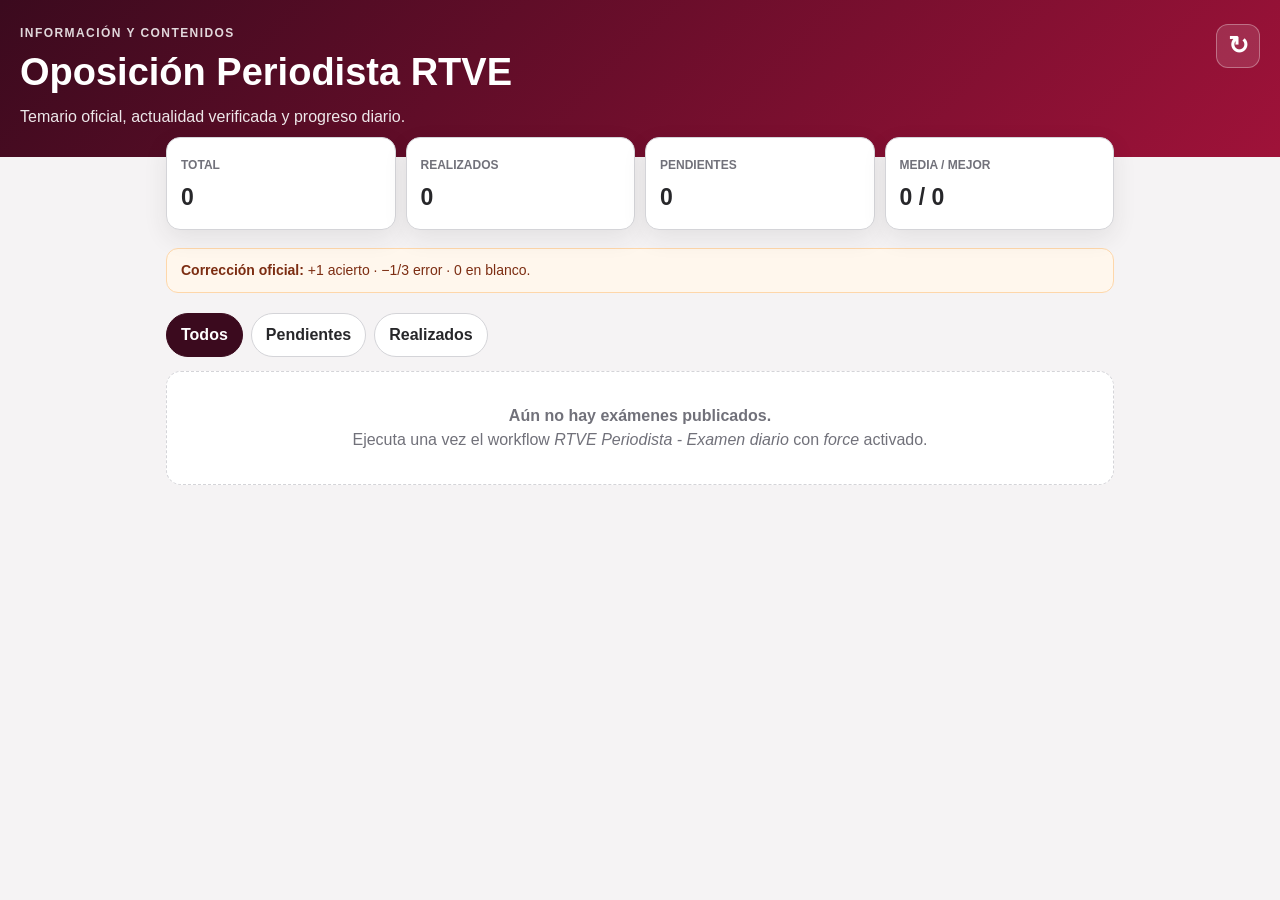
==== index.html @ 23ea39d8 "Add files via upload" ====
<!doctype html>
<html lang="es">
<head>
  <meta charset="utf-8">
  <meta name="viewport" content="width=device-width,initial-scale=1,viewport-fit=cover">
  <meta name="theme-color" content="#3b0a1e">
  <meta name="apple-mobile-web-app-capable" content="yes">
  <meta name="apple-mobile-web-app-status-bar-style" content="default">
  <meta name="apple-mobile-web-app-title" content="Periodista RTVE">
  <title>Oposición Periodista RTVE</title>
  <link rel="manifest" href="manifest.webmanifest">
  <link rel="apple-touch-icon" href="icons/icon-192.png">
  <link rel="icon" href="icons/icon-192.png">
  <link rel="stylesheet" href="styles.css?v=1">
</head>
<body>
  <header class="topbar">
    <div>
      <p class="eyebrow">INFORMACIÓN Y CONTENIDOS</p>
      <h1>Oposición Periodista RTVE</h1>
      <p class="subtitle">Temario oficial, actualidad verificada y progreso diario.</p>
    </div>
    <button id="refreshButton" class="icon-button" type="button" aria-label="Actualizar exámenes">↻</button>
  </header>

  <main class="shell">
    <section id="dashboardView">
      <div id="stats" class="stats-grid"></div>

      <div class="info-strip">
        <strong>Corrección oficial:</strong> +1 acierto · −1/3 error · 0 en blanco.
      </div>

      <div class="toolbar">
        <div class="filters" role="group" aria-label="Filtrar exámenes">
          <button class="filter active" data-filter="all" type="button">Todos</button>
          <button class="filter" data-filter="pending" type="button">Pendientes</button>
          <button class="filter" data-filter="completed" type="button">Realizados</button>
        </div>
      </div>

      <div id="examList" class="exam-list" aria-live="polite"></div>
    </section>

    <section id="examView" class="hidden">
      <button id="backButton" class="back-button" type="button">← Volver a exámenes</button>
      <div id="examHeader"></div>
      <form id="quizForm"></form>
      <div class="exam-actions">
        <button id="gradeButton" class="primary-button" type="button">Corregir examen</button>
        <button id="resetExamButton" class="secondary-button" type="button">Borrar respuestas</button>
      </div>
      <div id="resultPanel" class="result-panel hidden" aria-live="polite"></div>
    </section>
  </main>

  <noscript>Esta aplicación necesita JavaScript para corregir y guardar los resultados.</noscript>
  <script src="app.js?v=1" defer></script>
</body>
</html>
---- styles.css ----
:root {
  --navy:#3b0a1e;
  --blue:#9f1239;
  --blue-soft:#fff1f2;
  --accent:#b45309;
  --bg:#f5f3f4;
  --card:#ffffff;
  --text:#27272a;
  --muted:#71717a;
  --line:#d4d4d8;
  --green:#067647;
  --green-soft:#ecfdf3;
  --amber:#b54708;
  --amber-soft:#fffaeb;
  --red:#b42318;
  --red-soft:#fef3f2;
  --shadow:0 8px 24px rgba(39,39,42,.09);
}
* { box-sizing:border-box; }
html { -webkit-text-size-adjust:100%; }
body {
  margin:0;
  background:var(--bg);
  color:var(--text);
  font-family:-apple-system,BlinkMacSystemFont,"Segoe UI",Roboto,Arial,sans-serif;
  line-height:1.5;
  min-height:100vh;
}
button, input { font:inherit; }
button { touch-action:manipulation; -webkit-appearance:none; }
a { color:var(--blue); }
.topbar {
  background:linear-gradient(135deg,var(--navy),var(--blue));
  color:white;
  padding:max(24px, env(safe-area-inset-top)) 20px 28px;
  display:flex;
  align-items:flex-start;
  justify-content:space-between;
  gap:16px;
}
.topbar h1 { margin:2px 0 4px; font-size:clamp(26px,6vw,38px); }
.eyebrow { margin:0; font-size:12px; font-weight:850; letter-spacing:.12em; opacity:.84; }
.subtitle { margin:0; opacity:.9; }
.icon-button {
  width:44px; height:44px; border:1px solid rgba(255,255,255,.32);
  border-radius:12px; background:rgba(255,255,255,.12); color:#fff;
  font-size:25px; font-weight:700;
}
.shell { max-width:980px; margin:0 auto; padding:20px 16px 80px; }
.stats-grid {
  display:grid;
  grid-template-columns:repeat(4,minmax(0,1fr));
  gap:10px;
  margin-top:-40px;
  position:relative;
}
.stat-card {
  background:var(--card); border:1px solid var(--line); border-radius:14px;
  padding:14px; box-shadow:var(--shadow);
}
.stat-label { color:var(--muted); font-size:12px; font-weight:750; text-transform:uppercase; }
.stat-value { display:block; font-size:23px; font-weight:900; margin-top:4px; }
.info-strip {
  margin:18px 0 0;
  padding:11px 14px;
  border-radius:12px;
  background:#fff7ed;
  border:1px solid #fed7aa;
  color:#7c2d12;
  font-size:14px;
}
.toolbar { display:flex; justify-content:space-between; margin:20px 0 12px; }
.filters { display:flex; gap:8px; overflow:auto; padding-bottom:2px; }
.filter {
  border:1px solid var(--line); border-radius:999px; background:var(--card);
  color:var(--text); padding:9px 14px; font-weight:750; white-space:nowrap;
}
.filter.active { background:var(--navy); color:white; border-color:var(--navy); }
.exam-list { display:grid; gap:12px; }
.exam-card {
  border:1px solid var(--line); border-radius:16px; background:var(--card);
  padding:16px; box-shadow:0 3px 12px rgba(39,39,42,.05);
  display:grid; grid-template-columns:1fr auto; gap:14px; align-items:center;
}
.exam-card.completed { border-left:6px solid var(--green); }
.exam-card.pending { border-left:6px solid #a1a1aa; }
.exam-card.in-progress { border-left:6px solid var(--amber); }
.exam-title-row { display:flex; align-items:center; gap:9px; flex-wrap:wrap; }
.exam-title { margin:0; font-size:19px; }
.status-pill {
  display:inline-flex; align-items:center; border-radius:999px; padding:4px 9px;
  font-size:12px; font-weight:800;
}
.status-pill.completed { color:var(--green); background:var(--green-soft); }
.status-pill.pending { color:#52525b; background:#f4f4f5; }
.status-pill.in-progress { color:var(--amber); background:var(--amber-soft); }
.exam-meta { color:var(--muted); font-size:13px; margin-top:5px; }
.score-box { min-width:94px; text-align:center; }
.score-number { font-size:23px; font-weight:900; color:var(--green); }
.score-caption { color:var(--muted); font-size:11px; text-transform:uppercase; font-weight:700; }
.open-button, .primary-button, .secondary-button, .back-button {
  border-radius:11px; border:0; font-weight:800; min-height:46px; padding:11px 15px;
}
.open-button, .primary-button { background:var(--blue); color:#fff; }
.secondary-button, .back-button { background:#e4e4e7; color:#18181b; }
.card-actions { display:flex; align-items:center; gap:10px; margin-top:12px; }
.clear-result { border:0; background:transparent; color:var(--red); font-weight:700; padding:8px; }
.hidden { display:none !important; }
.back-button { margin-bottom:16px; }
.exam-hero {
  background:var(--card); border:1px solid var(--line); border-radius:16px;
  padding:18px; margin-bottom:14px; box-shadow:var(--shadow);
}
.exam-hero h2 { margin:0 0 6px; }
.cutoff { margin-top:9px; color:#7c2d12; font-size:13px; font-weight:700; }
.tags { display:flex; flex-wrap:wrap; gap:6px; margin-top:11px; }
.tag { background:var(--blue-soft); color:#881337; padding:5px 8px; border-radius:999px; font-size:12px; font-weight:700; }
.question {
  background:var(--card); border:1px solid var(--line); border-radius:15px;
  padding:18px; margin:12px 0;
}
.question.correct { border-color:var(--green); background:var(--green-soft); }
.question.incorrect { border-color:var(--red); background:var(--red-soft); }
.question.unanswered { border-color:var(--amber); background:var(--amber-soft); }
.question h3 { margin:0 0 13px; font-size:17px; }
.question-kicker { color:var(--muted); font-size:11px; font-weight:800; letter-spacing:.05em; text-transform:uppercase; margin-bottom:6px; }
.option {
  display:flex; align-items:flex-start; gap:10px; padding:10px 11px;
  margin:7px 0; border:1px solid transparent; border-radius:10px;
}
.option:has(input:checked) { border-color:#fda4af; background:var(--blue-soft); }
.option input { margin-top:4px; width:18px; height:18px; flex:0 0 auto; }
.feedback { display:none; margin-top:12px; border-radius:10px; padding:12px; font-size:14px; }
.feedback.show { display:block; }
.feedback.correct { background:#d1fadf; color:#054f31; }
.feedback.incorrect { background:#fee4e2; color:#7a271a; }
.feedback.unanswered { background:#fef0c7; color:#7a2e0e; }
.source-link { display:inline-block; margin-top:8px; font-weight:750; }
.exam-actions {
  position:sticky; bottom:0; z-index:5; display:flex; gap:10px;
  background:rgba(245,243,244,.96); backdrop-filter:blur(10px);
  padding:12px 0 calc(12px + env(safe-area-inset-bottom));
}
.exam-actions button { flex:1; }
.result-panel {
  background:var(--card); border:2px solid var(--blue); border-radius:16px;
  padding:18px; margin:16px 0;
}
.result-score { font-size:34px; font-weight:900; }
.result-breakdown { display:flex; flex-wrap:wrap; gap:8px; margin:12px 0; }
.result-chip { background:#f4f4f5; padding:6px 9px; border-radius:999px; font-size:13px; font-weight:750; }
.empty {
  text-align:center; padding:32px 18px; background:var(--card);
  border:1px dashed var(--line); border-radius:15px; color:var(--muted);
}
@media(max-width:720px) {
  .stats-grid { grid-template-columns:repeat(2,minmax(0,1fr)); }
  .exam-card { grid-template-columns:1fr; }
  .score-box { text-align:left; }
  .exam-actions { flex-direction:column; }
}
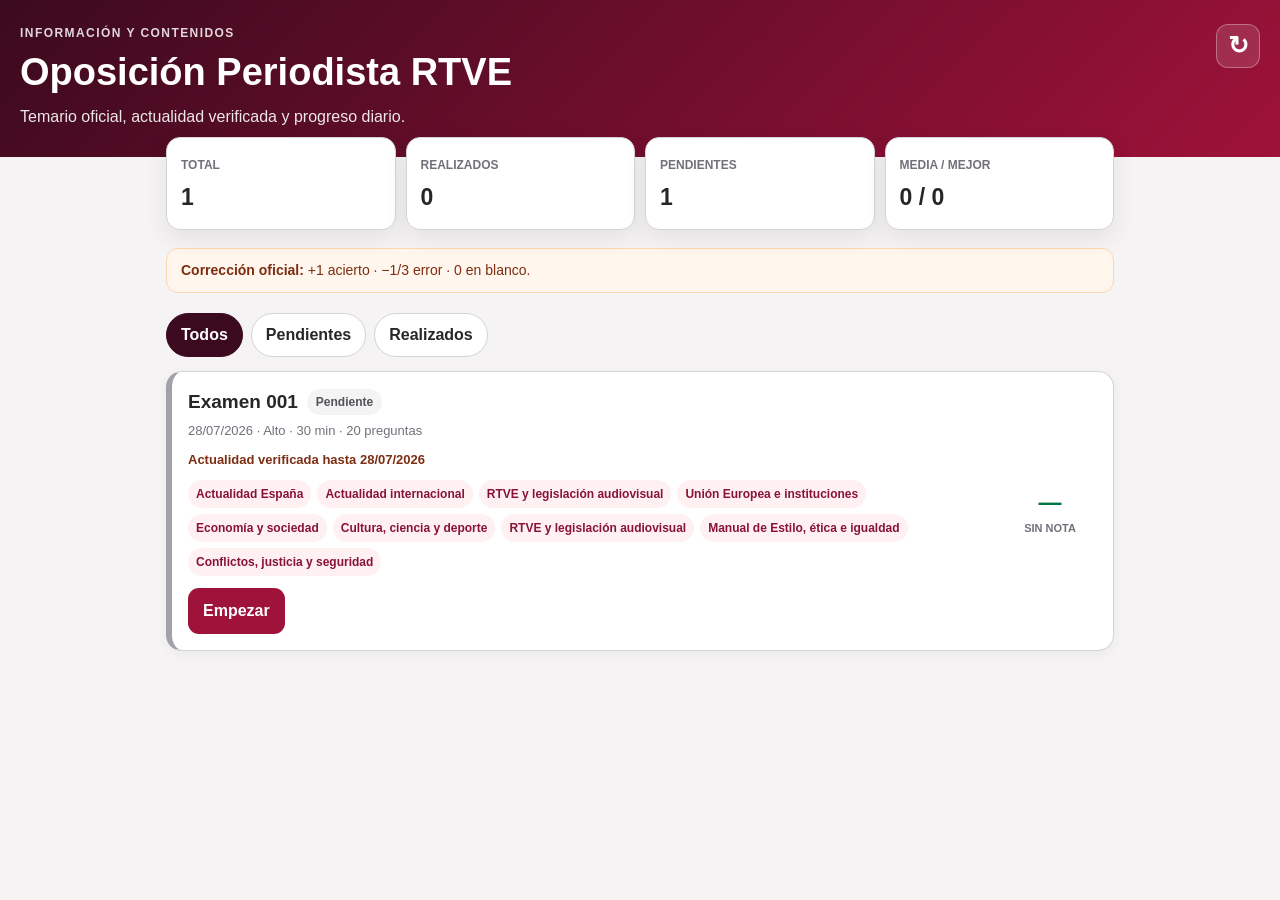
==== commit 53fa825f: "Update index.html" ====
--- a/index.html
+++ b/index.html
@@ -11,7 +11,7 @@
   <link rel="manifest" href="manifest.webmanifest">
   <link rel="apple-touch-icon" href="icons/icon-192.png">
   <link rel="icon" href="icons/icon-192.png">
-  <link rel="stylesheet" href="styles.css?v=1">
+  <link rel="stylesheet" href="styles.css?v=2">
 </head>
 <body>
   <header class="topbar">
@@ -55,6 +55,6 @@
   </main>
 
   <noscript>Esta aplicación necesita JavaScript para corregir y guardar los resultados.</noscript>
-  <script src="app.js?v=1" defer></script>
+  <script src="app.js?v=2" defer></script>
 </body>
 </html>
